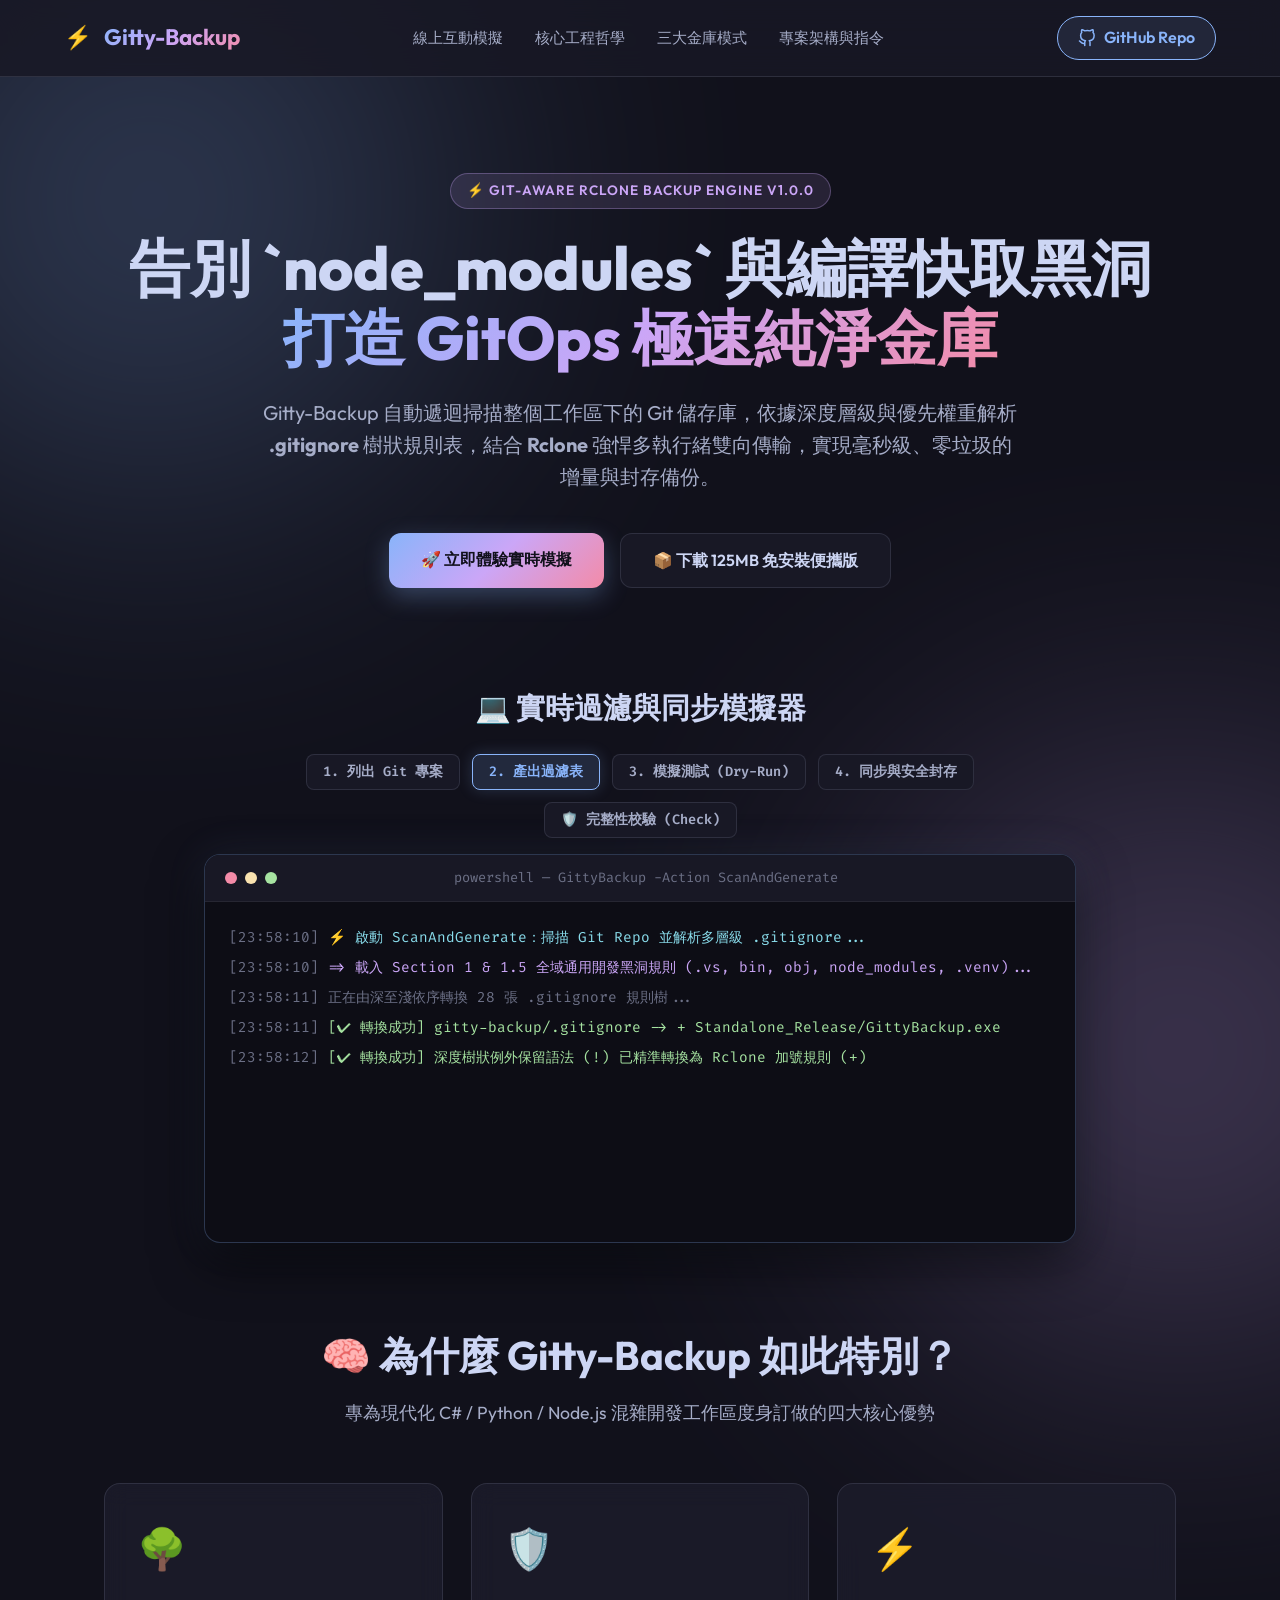
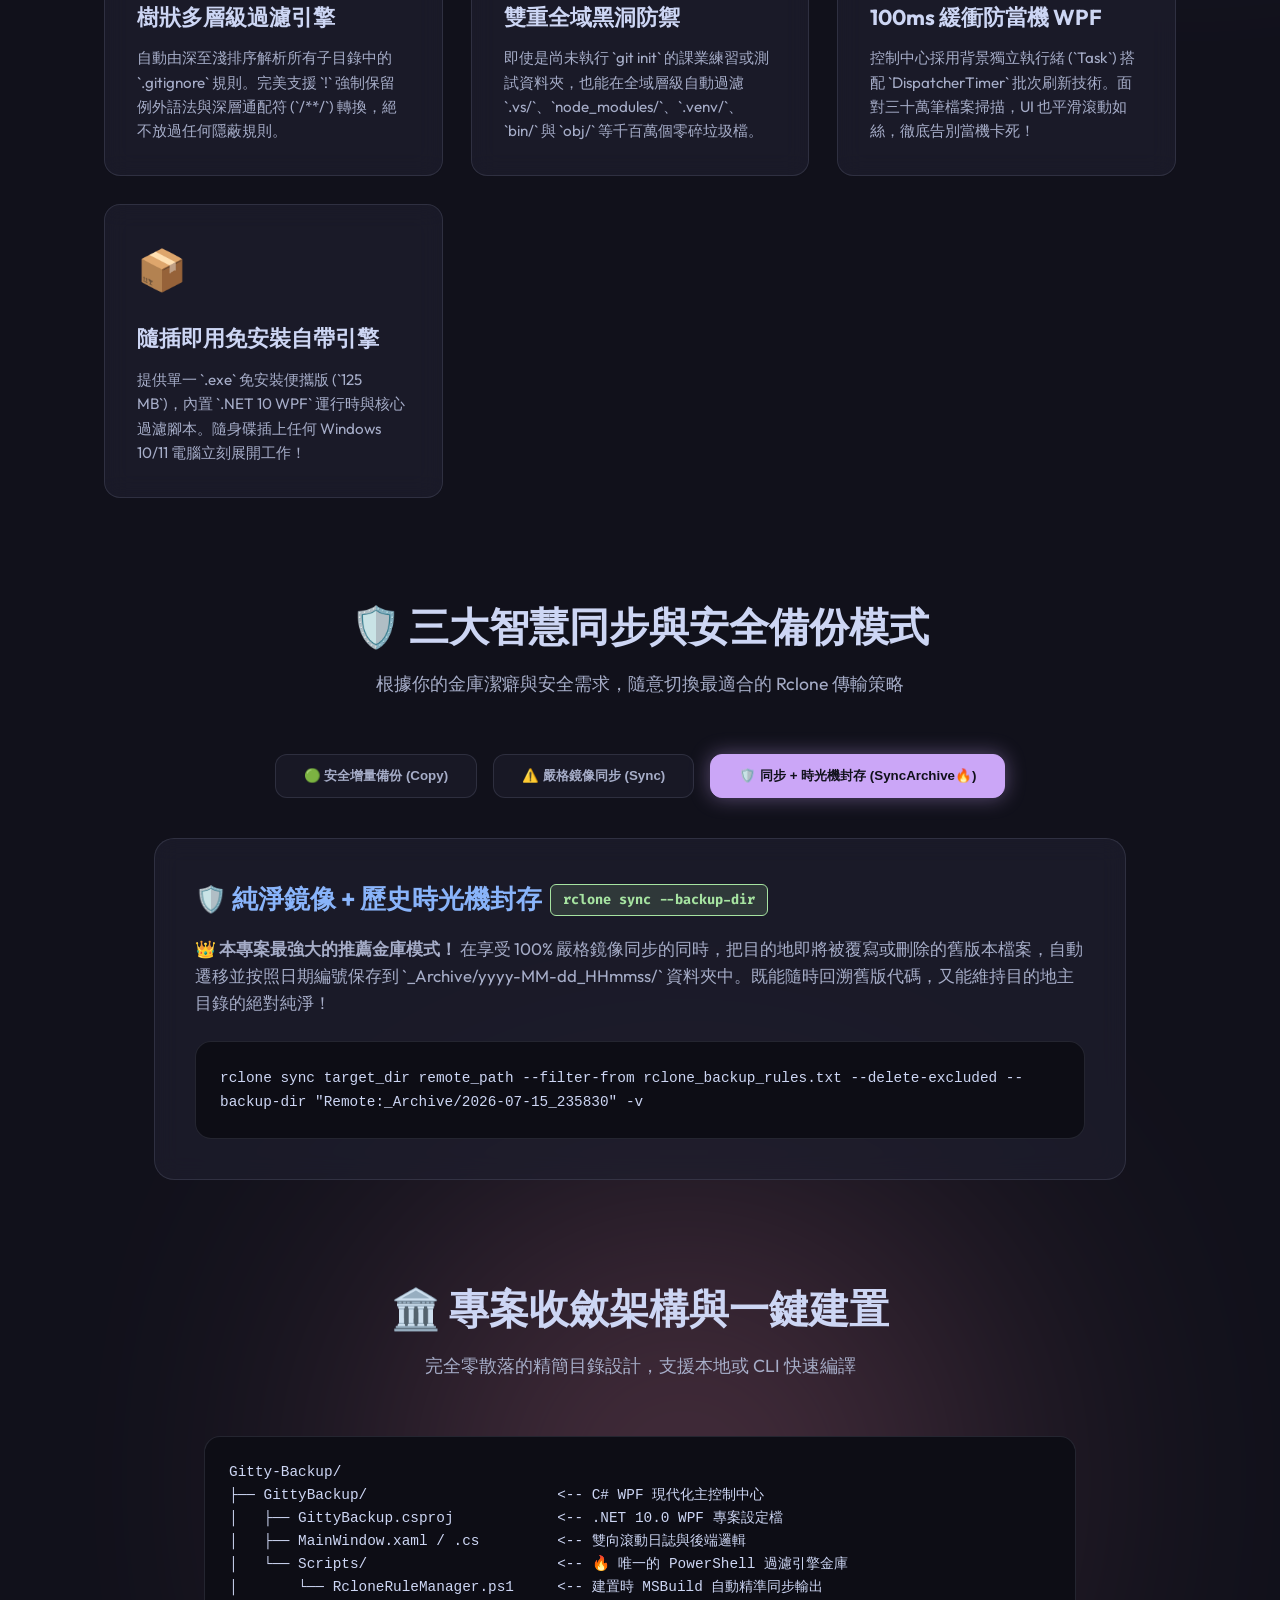
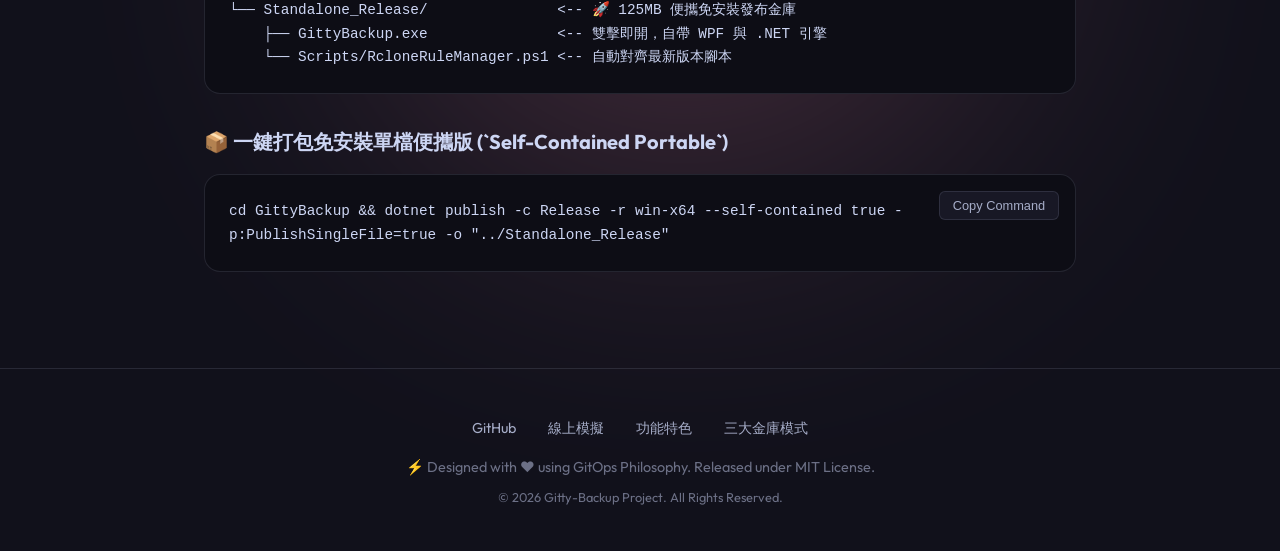
==== docs/index.html @ f1a09ac5 "Feat: 建立絕美 Cyber-Dark Glassmorphism 互動式 GitHub Pages 官方展示網站 (包含實時過濾模擬器與模式切換)" ====
<!DOCTYPE html>
<html lang="zh-TW">
<head>
  <meta charset="UTF-8">
  <meta name="viewport" content="width=device-width, initial-scale=1.0">
  <title>⚡ Gitty-Backup —— 智能 Git 過濾與 Rclone 備份助理</title>
  <meta name="description" content="結合 GitOps 哲學與 .gitignore 樹狀過濾的極速，打造零垃圾、零漏網的 Rclone 增量備份金庫">
  <!-- Google Fonts -->
  <link rel="preconnect" href="https://fonts.googleapis.com">
  <link rel="preconnect" href="https://fonts.gstatic.com" crossorigin>
  <link href="https://fonts.googleapis.com/css2?family=Fira+Code:wght@400;500;600&family=Outfit:wght@400;500;600;700;800&family=Inter:wght@400;500;600&display=swap" rel="stylesheet">
  <!-- Custom CSS -->
  <link rel="stylesheet" href="style.css">
</head>
<body>

  <!-- Ambient Glows -->
  <div class="bg-glow glow-top-left"></div>
  <div class="bg-glow glow-top-right"></div>
  <div class="bg-glow glow-bottom"></div>

  <!-- Navigation Bar -->
  <nav class="navbar">
    <a href="#" class="nav-brand">
      ⚡ <span>Gitty-Backup</span>
    </a>
    <ul class="nav-links">
      <li><a href="#demo">線上互動模擬</a></li>
      <li><a href="#features">核心工程哲學</a></li>
      <li><a href="#modes">三大金庫模式</a></li>
      <li><a href="#architecture">專案架構與指令</a></li>
    </ul>
    <a href="https://github.com/achawang" target="_blank" class="btn-github">
      <svg width="18" height="18" viewBox="0 0 24 24" fill="none" stroke="currentColor" stroke-width="2" stroke-linecap="round" stroke-linejoin="round"><path d="M9 19c-5 1.5-5-2.5-7-3m14 6v-3.87a3.37 3.37 0 0 0-.94-2.61c3.14-.35 6.44-1.54 6.44-7A5.44 5.44 0 0 0 20 4.77 5.07 5.07 0 0 0 19.91 1S18.73.65 16 2.48a13.38 13.38 0 0 0-7 0C6.27.65 5.09 1 5.09 1A5.07 5.07 0 0 0 5 4.77a5.44 5.44 0 0 0-1.5 3.78c0 5.42 3.3 6.61 6.44 7A3.37 3.37 0 0 0 9 18.13V22"></path></svg>
      GitHub Repo
    </a>
  </nav>

  <!-- Hero Section -->
  <header class="hero">
    <div class="hero-badge">⚡ Git-Aware Rclone Backup Engine v1.0.0</div>
    <h1>
      告別 `node_modules` 與編譯快取黑洞<br>
      <span class="gradient-text">打造 GitOps 極速純淨金庫</span>
    </h1>
    <p>
      Gitty-Backup 自動遞迴掃描整個工作區下的 Git 儲存庫，依據深度層級與優先權重解析 <b>.gitignore</b> 樹狀規則表，結合 <b>Rclone</b> 強悍多執行緒雙向傳輸，實現毫秒級、零垃圾的增量與封存備份。
    </p>
    <div class="hero-actions">
      <a href="#demo" class="btn-primary">🚀 立即體驗實時模擬</a>
      <a href="#architecture" class="btn-secondary">📦 下載 125MB 免安裝便攜版</a>
    </div>
  </header>

  <!-- Interactive Terminal Section -->
  <section id="demo" class="terminal-section">
    <h2 class="terminal-header-title">💻 實時過濾與同步模擬器</h2>
    <div class="terminal-controls">
      <button class="term-btn" data-action="ListRepos">1. 列出 Git 專案</button>
      <button class="term-btn active" data-action="ScanAndGenerate">2. 產出過濾表</button>
      <button class="term-btn" data-action="DryRun">3. 模擬測試 (Dry-Run)</button>
      <button class="term-btn" data-action="SyncArchive">4. 同步與安全封存</button>
      <button class="term-btn" data-action="Check">🛡️ 完整性校驗 (Check)</button>
    </div>
    <div class="terminal-window">
      <div class="terminal-topbar">
        <div class="terminal-dots">
          <div class="dot dot-red"></div>
          <div class="dot dot-yellow"></div>
          <div class="dot dot-green"></div>
        </div>
        <div class="terminal-title">powershell — GittyBackup -Action <span id="termActionDisplay">ScanAndGenerate</span></div>
        <div style="width: 40px;"></div>
      </div>
      <div id="terminalBody" class="terminal-body">
        <!-- JS injected interactive logs -->
      </div>
    </div>
  </section>

  <!-- Features Grid -->
  <section id="features" class="features-section">
    <div class="section-header">
      <h2>🧠 為什麼 Gitty-Backup 如此特別？</h2>
      <p>專為現代化 C# / Python / Node.js 混雜開發工作區度身訂做的四大核心優勢</p>
    </div>
    <div class="features-grid">
      <div class="feature-card">
        <div class="feature-icon">🌳</div>
        <h3>樹狀多層級過濾引擎</h3>
        <p>自動由深至淺排序解析所有子目錄中的 `.gitignore` 規則。完美支援 `!` 強制保留例外語法與深層通配符 (`/**/`) 轉換，絕不放過任何隱蔽規則。</p>
      </div>
      <div class="feature-card">
        <div class="feature-icon">🛡️</div>
        <h3>雙重全域黑洞防禦</h3>
        <p>即使是尚未執行 `git init` 的課業練習或測試資料夾，也能在全域層級自動過濾 `.vs/`、`node_modules/`、`.venv/`、`bin/` 與 `obj/` 等千百萬個零碎垃圾檔。</p>
      </div>
      <div class="feature-card">
        <div class="feature-icon">⚡</div>
        <h3>100ms 緩衝防當機 WPF</h3>
        <p>控制中心採用背景獨立執行緒 (`Task`) 搭配 `DispatcherTimer` 批次刷新技術。面對三十萬筆檔案掃描，UI 也平滑滾動如絲，徹底告別當機卡死！</p>
      </div>
      <div class="feature-card">
        <div class="feature-icon">📦</div>
        <h3>隨插即用免安裝自帶引擎</h3>
        <p>提供單一 `.exe` 免安裝便攜版 (`125 MB`)，內置 `.NET 10 WPF` 運行時與核心過濾腳本。隨身碟插上任何 Windows 10/11 電腦立刻展開工作！</p>
      </div>
    </div>
  </section>

  <!-- Sync Modes Section -->
  <section id="modes" class="modes-section">
    <div class="section-header">
      <h2>🛡️ 三大智慧同步與安全備份模式</h2>
      <p>根據你的金庫潔癖與安全需求，隨意切換最適合的 Rclone 傳輸策略</p>
    </div>
    <div class="modes-tabs">
      <button class="mode-tab" data-tab="paneCopy">🟢 安全增量備份 (Copy)</button>
      <button class="mode-tab" data-tab="paneSync">⚠️ 嚴格鏡像同步 (Sync)</button>
      <button class="mode-tab active" data-tab="paneSyncArchive">🛡️ 同步 + 時光機封存 (SyncArchive🔥)</button>
    </div>
    <div class="mode-content-card">
      <div id="paneCopy" class="mode-pane">
        <h3>🟢 增量複製模式 <span class="mode-tag">rclone copy</span></h3>
        <p><b>最保守與放心的安全模式！</b> 只會將來源端新增或有修改的檔案複製到目的地硬碟。如果目的地原本就存在某些舊檔案，即使你在來源端把它刪除了，目的地硬碟也<b>絕對不會刪除任何舊檔</b>。</p>
        <div class="code-box" style="margin-top: 1rem;">
          <code>rclone copy target_dir remote_path --filter-from rclone_backup_rules.txt -v --stats 2s</code>
        </div>
      </div>
      <div id="paneSync" class="mode-pane">
        <h3>⚠️ 嚴格鏡像模式 <span class="mode-tag">rclone sync --delete-excluded</span></h3>
        <p><b>極致潔癖與強迫症專屬！</b> 確保目的地硬碟與你現在過濾後的專案結構 100% 鏡像吻合。如果你刪除了檔案，或新加入了 `.gitignore` 規則（如排除 `.vs`），目的地硬碟裡對應的舊檔案也將被乾脆清除！</p>
        <div class="code-box" style="margin-top: 1rem;">
          <code>rclone sync target_dir remote_path --filter-from rclone_backup_rules.txt --delete-excluded -v</code>
        </div>
      </div>
      <div id="paneSyncArchive" class="mode-pane active">
        <h3>🛡️ 純淨鏡像 + 歷史時光機封存 <span class="mode-tag">rclone sync --backup-dir</span></h3>
        <p><b>👑 本專案最強大的推薦金庫模式！</b> 在享受 100% 嚴格鏡像同步的同時，把目的地即將被覆寫或刪除的舊版本檔案，自動遷移並按照日期編號保存到 `_Archive/yyyy-MM-dd_HHmmss/` 資料夾中。既能隨時回溯舊版代碼，又能維持目的地主目錄的絕對純淨！</p>
        <div class="code-box" style="margin-top: 1rem;">
          <code>rclone sync target_dir remote_path --filter-from rclone_backup_rules.txt --delete-excluded --backup-dir "Remote:_Archive/2026-07-15_235830" -v</code>
        </div>
      </div>
    </div>
  </section>

  <!-- Architecture & Build Section -->
  <section id="architecture" class="code-section">
    <div class="section-header">
      <h2>🏛️ 專案收斂架構與一鍵建置</h2>
      <p>完全零散落的精簡目錄設計，支援本地或 CLI 快速編譯</p>
    </div>
    <div class="code-box" style="margin-bottom: 2rem;">
      <pre style="color: #cdd6f4;">
Gitty-Backup/
├── GittyBackup/                      &lt;-- C# WPF 現代化主控制中心
│   ├── GittyBackup.csproj            &lt;-- .NET 10.0 WPF 專案設定檔
│   ├── MainWindow.xaml / .cs         &lt;-- 雙向滾動日誌與後端邏輯
│   └── Scripts/                      &lt;-- 🔥 唯一的 PowerShell 過濾引擎金庫
│       └── RcloneRuleManager.ps1     &lt;-- 建置時 MSBuild 自動精準同步輸出
└── Standalone_Release/               &lt;-- 🚀 125MB 便攜免安裝發布金庫
    ├── GittyBackup.exe               &lt;-- 雙擊即開，自帶 WPF 與 .NET 引擎
    └── Scripts/RcloneRuleManager.ps1 &lt;-- 自動對齊最新版本腳本</pre>
    </div>

    <h3 style="margin-bottom: 1rem; font-size: 1.25rem;">📦 一鍵打包免安裝單檔便攜版 (`Self-Contained Portable`)</h3>
    <div class="code-box">
      <button class="copy-btn" data-copy="codePublish">Copy Command</button>
      <code id="codePublish">cd GittyBackup && dotnet publish -c Release -r win-x64 --self-contained true -p:PublishSingleFile=true -o "../Standalone_Release"</code>
    </div>
  </section>

  <!-- Footer -->
  <footer class="footer">
    <div class="footer-links">
      <a href="https://github.com/achawang" target="_blank">GitHub</a>
      <a href="#demo">線上模擬</a>
      <a href="#features">功能特色</a>
      <a href="#modes">三大金庫模式</a>
    </div>
    <p>⚡ Designed with ❤️ using GitOps Philosophy. Released under MIT License.</p>
    <p style="margin-top: 0.5rem; font-size: 0.8rem;">© 2026 Gitty-Backup Project. All Rights Reserved.</p>
  </footer>

  <!-- Custom JS -->
  <script src="app.js"></script>
</body>
</html>
---- docs/style.css ----
/* ==========================================================================
   Gitty-Backup GitHub Pages Showcase - Cyber-Dark Glassmorphism Design System
   ========================================================================== */

:root {
  --bg-main: #11111b;
  --bg-surface: #181825;
  --bg-card: rgba(30, 30, 46, 0.7);
  --bg-glass: rgba(24, 24, 37, 0.85);
  --border-color: rgba(205, 214, 244, 0.12);
  --border-highlight: rgba(137, 180, 250, 0.4);
  
  --text-primary: #cdd6f4;
  --text-secondary: #a6adc8;
  --text-muted: #6c7086;
  
  --accent-blue: #89b4fa;
  --accent-purple: #cba6f7;
  --accent-cyan: #89dceb;
  --accent-green: #a6e3a1;
  --accent-yellow: #f9e2af;
  --accent-red: #f38ba8;
  
  --gradient-main: linear-gradient(135deg, #89b4fa 0%, #cba6f7 50%, #f38ba8 100%);
  --gradient-card: linear-gradient(180deg, rgba(49, 50, 68, 0.5) 0%, rgba(24, 24, 37, 0.8) 100%);
  --shadow-glow: 0 0 30px rgba(137, 180, 250, 0.15);
  --shadow-card: 0 10px 30px rgba(0, 0, 0, 0.4);
  
  --font-main: 'Outfit', 'Inter', -apple-system, BlinkMacSystemFont, 'Segoe UI', Roboto, sans-serif;
  --font-code: 'Fira Code', 'Consolas', 'Courier New', monospace;
}

* {
  box-sizing: border-box;
  margin: 0;
  padding: 0;
}

body {
  background-color: var(--bg-main);
  color: var(--text-primary);
  font-family: var(--font-main);
  line-height: 1.6;
  overflow-x: hidden;
  position: relative;
}

/* Background Ambient Glows */
.bg-glow {
  position: absolute;
  width: 600px;
  height: 600px;
  border-radius: 50%;
  filter: blur(140px);
  z-index: -1;
  opacity: 0.25;
  pointer-events: none;
}

.glow-top-left {
  top: -100px;
  left: -150px;
  background: var(--accent-blue);
}

.glow-top-right {
  top: 20%;
  right: -200px;
  background: var(--accent-purple);
}

.glow-bottom {
  bottom: 10%;
  left: 30%;
  background: var(--accent-red);
}

/* Navbar */
.navbar {
  position: sticky;
  top: 0;
  z-index: 1000;
  background: var(--bg-glass);
  backdrop-filter: blur(16px);
  -webkit-backdrop-filter: blur(16px);
  border-bottom: 1px solid var(--border-color);
  padding: 1rem 5%;
  display: flex;
  justify-content: space-between;
  align-items: center;
}

.nav-brand {
  display: flex;
  align-items: center;
  gap: 0.75rem;
  font-size: 1.4rem;
  font-weight: 700;
  color: var(--text-primary);
  text-decoration: none;
}

.nav-brand span {
  background: var(--gradient-main);
  -webkit-background-clip: text;
  -webkit-text-fill-color: transparent;
}

.nav-links {
  display: flex;
  gap: 2rem;
  list-style: none;
  align-items: center;
}

.nav-links a {
  color: var(--text-secondary);
  text-decoration: none;
  font-weight: 500;
  font-size: 0.95rem;
  transition: color 0.25s ease;
}

.nav-links a:hover {
  color: var(--accent-blue);
}

.btn-github {
  background: rgba(137, 180, 250, 0.1);
  border: 1px solid var(--accent-blue);
  color: var(--accent-blue);
  padding: 0.5rem 1.25rem;
  border-radius: 99px;
  font-weight: 600;
  text-decoration: none;
  transition: all 0.3s ease;
  display: flex;
  align-items: center;
  gap: 0.5rem;
}

.btn-github:hover {
  background: var(--accent-blue);
  color: var(--bg-main);
  box-shadow: 0 0 20px rgba(137, 180, 250, 0.4);
}

/* Hero Section */
.hero {
  padding: 6rem 5% 4rem;
  max-width: 1200px;
  margin: 0 auto;
  text-align: center;
}

.hero-badge {
  display: inline-flex;
  align-items: center;
  gap: 0.5rem;
  background: rgba(203, 166, 247, 0.12);
  border: 1px solid rgba(203, 166, 247, 0.3);
  color: var(--accent-purple);
  padding: 0.4rem 1rem;
  border-radius: 99px;
  font-size: 0.85rem;
  font-weight: 600;
  margin-bottom: 1.5rem;
  text-transform: uppercase;
  letter-spacing: 1px;
}

.hero h1 {
  font-size: 3.8rem;
  font-weight: 800;
  line-height: 1.15;
  margin-bottom: 1.5rem;
}

.hero h1 .gradient-text {
  background: var(--gradient-main);
  -webkit-background-clip: text;
  -webkit-text-fill-color: transparent;
}

.hero p {
  font-size: 1.25rem;
  color: var(--text-secondary);
  max-width: 760px;
  margin: 0 auto 2.5rem;
}

.hero-actions {
  display: flex;
  gap: 1rem;
  justify-content: center;
  flex-wrap: wrap;
}

.btn-primary {
  background: var(--gradient-main);
  color: #11111b;
  font-weight: 700;
  padding: 0.85rem 2rem;
  border-radius: 12px;
  text-decoration: none;
  transition: transform 0.25s ease, box-shadow 0.25s ease;
  border: none;
  cursor: pointer;
  box-shadow: 0 8px 25px rgba(137, 180, 250, 0.3);
}

.btn-primary:hover {
  transform: translateY(-3px);
  box-shadow: 0 12px 30px rgba(137, 180, 250, 0.5);
}

.btn-secondary {
  background: var(--bg-surface);
  color: var(--text-primary);
  border: 1px solid var(--border-color);
  font-weight: 600;
  padding: 0.85rem 2rem;
  border-radius: 12px;
  text-decoration: none;
  transition: all 0.25s ease;
}

.btn-secondary:hover {
  border-color: var(--accent-purple);
  background: rgba(203, 166, 247, 0.08);
}

/* Interactive Terminal Section */
.terminal-section {
  max-width: 1000px;
  margin: 2rem auto 5rem;
  padding: 0 5%;
}

.terminal-header-title {
  text-align: center;
  font-size: 1.8rem;
  font-weight: 700;
  margin-bottom: 1.5rem;
  color: var(--text-primary);
}

.terminal-controls {
  display: flex;
  gap: 0.75rem;
  justify-content: center;
  flex-wrap: wrap;
  margin-bottom: 1rem;
}

.term-btn {
  background: var(--bg-surface);
  border: 1px solid var(--border-color);
  color: var(--text-secondary);
  padding: 0.5rem 1rem;
  border-radius: 8px;
  font-family: var(--font-code);
  font-size: 0.85rem;
  font-weight: 600;
  cursor: pointer;
  transition: all 0.2s ease;
}

.term-btn:hover, .term-btn.active {
  background: rgba(137, 180, 250, 0.15);
  border-color: var(--accent-blue);
  color: var(--accent-blue);
  box-shadow: 0 0 15px rgba(137, 180, 250, 0.2);
}

.terminal-window {
  background: #0d0d15;
  border: 1px solid rgba(137, 180, 250, 0.25);
  border-radius: 16px;
  overflow: hidden;
  box-shadow: 0 20px 50px rgba(0, 0, 0, 0.6), 0 0 40px rgba(137, 180, 250, 0.1);
}

.terminal-topbar {
  background: #181825;
  padding: 0.75rem 1.25rem;
  display: flex;
  align-items: center;
  justify-content: space-between;
  border-bottom: 1px solid rgba(255, 255, 255, 0.06);
}

.terminal-dots {
  display: flex;
  gap: 8px;
}

.dot {
  width: 12px;
  height: 12px;
  border-radius: 50%;
}

.dot-red { background: #f38ba8; }
.dot-yellow { background: #f9e2af; }
.dot-green { background: #a6e3a1; }

.terminal-title {
  font-family: var(--font-code);
  font-size: 0.85rem;
  color: var(--text-muted);
}

.terminal-body {
  padding: 1.5rem;
  font-family: var(--font-code);
  font-size: 0.9rem;
  height: 340px;
  overflow-y: auto;
  line-height: 1.7;
  color: #a6e3a1;
}

.term-line {
  margin-bottom: 0.35rem;
  opacity: 0;
  animation: fadeIn 0.3s forwards;
}

.log-time { color: var(--text-muted); }
.log-cyan { color: var(--accent-cyan); }
.log-yellow { color: var(--accent-yellow); }
.log-green { color: var(--accent-green); }
.log-purple { color: var(--accent-purple); }
.log-red { color: var(--accent-red); }

@keyframes fadeIn {
  to { opacity: 1; }
}

/* Features Grid */
.features-section {
  max-width: 1200px;
  margin: 4rem auto;
  padding: 0 5%;
}

.section-header {
  text-align: center;
  margin-bottom: 3.5rem;
}

.section-header h2 {
  font-size: 2.5rem;
  font-weight: 700;
  margin-bottom: 0.75rem;
}

.section-header p {
  color: var(--text-secondary);
  font-size: 1.1rem;
}

.features-grid {
  display: grid;
  grid-template-columns: repeat(auto-fit, minmax(280px, 1fr));
  gap: 1.75rem;
}

.feature-card {
  background: var(--bg-card);
  border: 1px solid var(--border-color);
  padding: 2rem;
  border-radius: 16px;
  backdrop-filter: blur(12px);
  transition: all 0.3s ease;
  position: relative;
  overflow: hidden;
}

.feature-card::before {
  content: '';
  position: absolute;
  top: 0;
  left: 0;
  width: 100%;
  height: 3px;
  background: var(--gradient-main);
  opacity: 0;
  transition: opacity 0.3s ease;
}

.feature-card:hover {
  transform: translateY(-6px);
  border-color: var(--border-highlight);
  box-shadow: var(--shadow-glow);
}

.feature-card:hover::before {
  opacity: 1;
}

.feature-icon {
  font-size: 2.5rem;
  margin-bottom: 1.25rem;
  display: inline-block;
}

.feature-card h3 {
  font-size: 1.35rem;
  font-weight: 700;
  margin-bottom: 0.75rem;
  color: var(--text-primary);
}

.feature-card p {
  color: var(--text-secondary);
  font-size: 0.95rem;
  line-height: 1.6;
}

/* Sync Modes Comparison */
.modes-section {
  max-width: 1100px;
  margin: 6rem auto;
  padding: 0 5%;
}

.modes-tabs {
  display: flex;
  justify-content: center;
  gap: 1rem;
  margin-bottom: 2.5rem;
  flex-wrap: wrap;
}

.mode-tab {
  background: var(--bg-surface);
  border: 1px solid var(--border-color);
  color: var(--text-secondary);
  padding: 0.75rem 1.75rem;
  border-radius: 12px;
  font-weight: 600;
  cursor: pointer;
  transition: all 0.25s ease;
}

.mode-tab.active, .mode-tab:hover {
  background: var(--accent-purple);
  color: #11111b;
  border-color: var(--accent-purple);
  box-shadow: 0 0 20px rgba(203, 166, 247, 0.4);
}

.mode-content-card {
  background: var(--bg-card);
  border: 1px solid var(--border-color);
  border-radius: 20px;
  padding: 2.5rem;
  backdrop-filter: blur(12px);
  min-height: 220px;
}

.mode-pane {
  display: none;
}

.mode-pane.active {
  display: block;
  animation: fadeIn 0.4s ease;
}

.mode-pane h3 {
  font-size: 1.6rem;
  margin-bottom: 1rem;
  color: var(--accent-blue);
  display: flex;
  align-items: center;
  gap: 0.5rem;
}

.mode-pane p {
  font-size: 1.05rem;
  color: var(--text-secondary);
  margin-bottom: 1.5rem;
}

.mode-tag {
  display: inline-block;
  background: rgba(166, 227, 161, 0.15);
  color: var(--accent-green);
  border: 1px solid var(--accent-green);
  padding: 0.25rem 0.75rem;
  border-radius: 6px;
  font-family: var(--font-code);
  font-size: 0.85rem;
  margin-right: 0.5rem;
}

/* Architecture & Commands */
.code-section {
  max-width: 1000px;
  margin: 5rem auto;
  padding: 0 5%;
}

.code-box {
  background: #0d0d15;
  border: 1px solid var(--border-color);
  border-radius: 16px;
  padding: 1.5rem;
  font-family: var(--font-code);
  font-size: 0.9rem;
  overflow-x: auto;
  position: relative;
}

.copy-btn {
  position: absolute;
  top: 1rem;
  right: 1rem;
  background: var(--bg-surface);
  border: 1px solid var(--border-color);
  color: var(--text-secondary);
  padding: 0.4rem 0.8rem;
  border-radius: 6px;
  font-size: 0.8rem;
  cursor: pointer;
  transition: all 0.2s ease;
}

.copy-btn:hover {
  background: var(--accent-blue);
  color: #11111b;
}

/* Footer */
.footer {
  border-top: 1px solid var(--border-color);
  padding: 3rem 5%;
  text-align: center;
  color: var(--text-muted);
  font-size: 0.9rem;
  margin-top: 6rem;
}

.footer-links {
  display: flex;
  justify-content: center;
  gap: 2rem;
  margin-bottom: 1rem;
}

.footer-links a {
  color: var(--text-secondary);
  text-decoration: none;
  transition: color 0.2s ease;
}

.footer-links a:hover {
  color: var(--accent-blue);
}

/* Responsive */
@media (max-width: 768px) {
  .hero h1 { font-size: 2.5rem; }
  .nav-links { display: none; }
  .terminal-body { height: 280px; font-size: 0.8rem; }
}
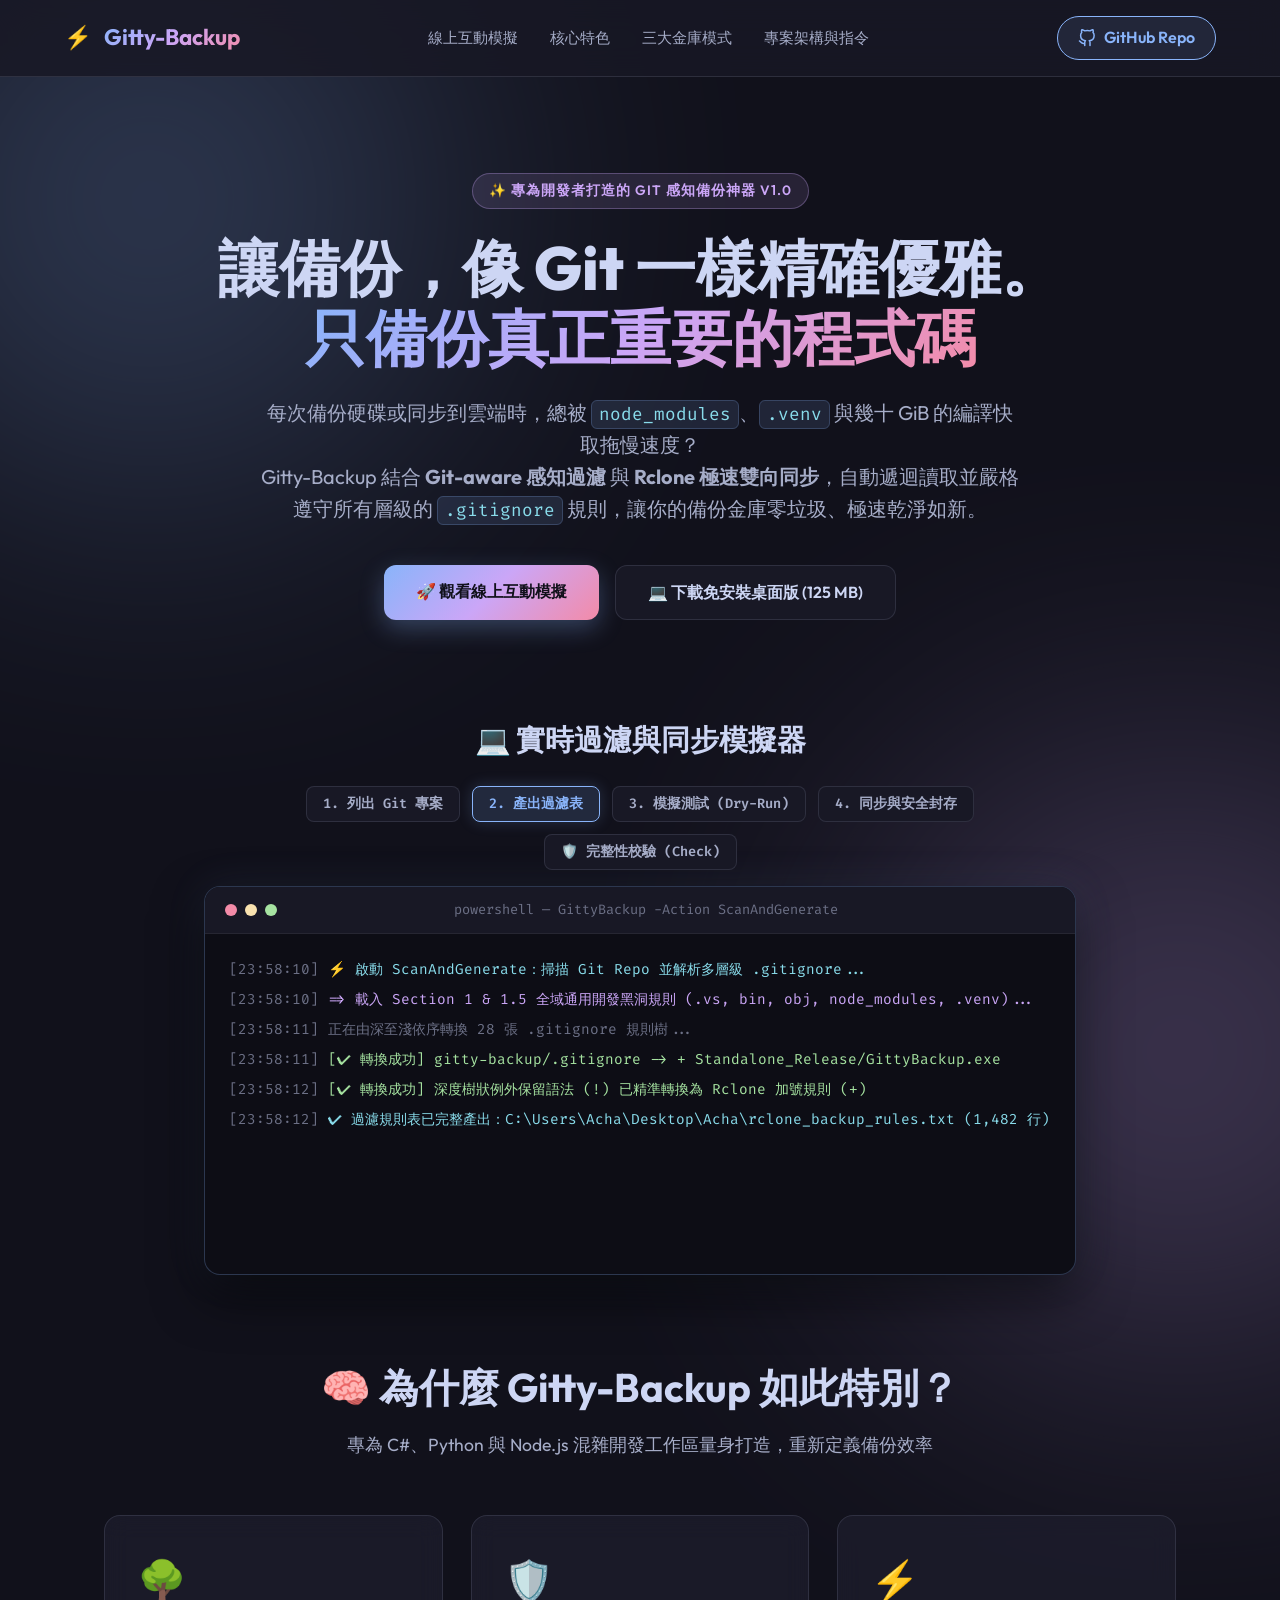
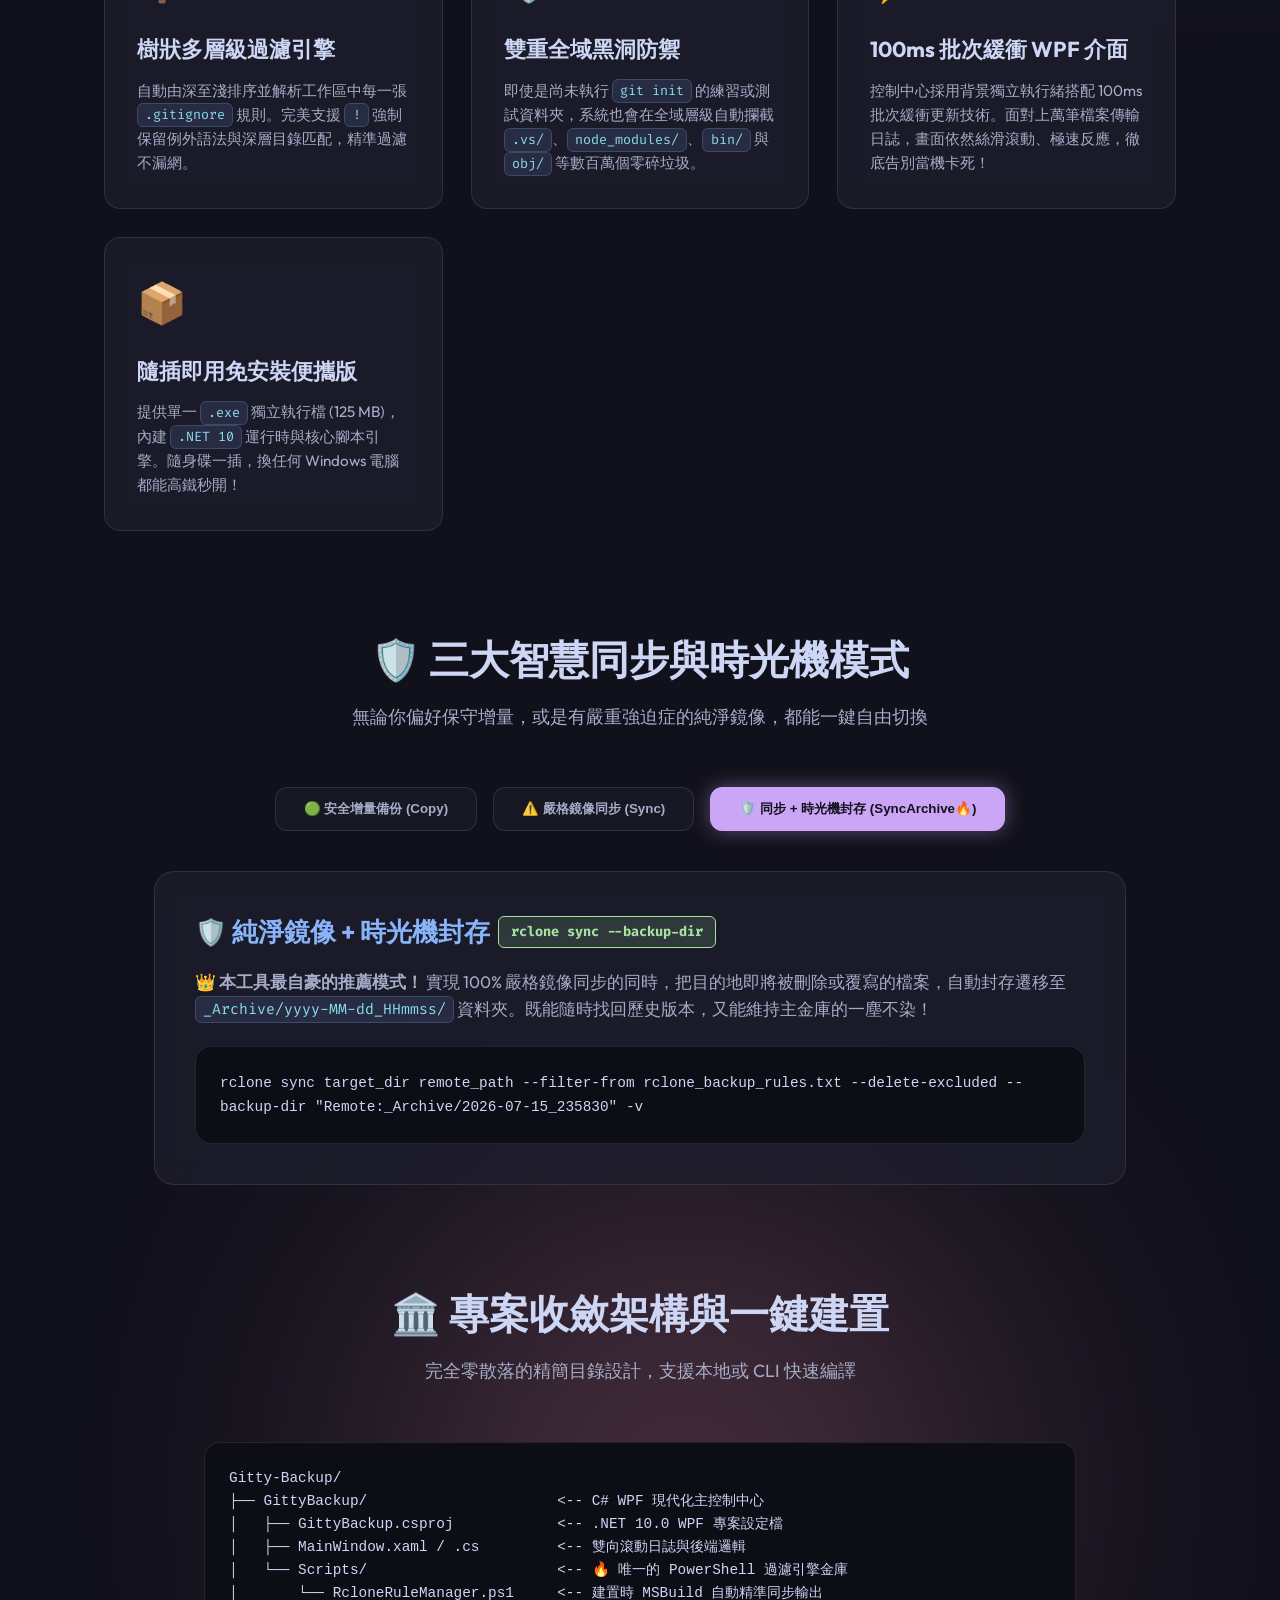
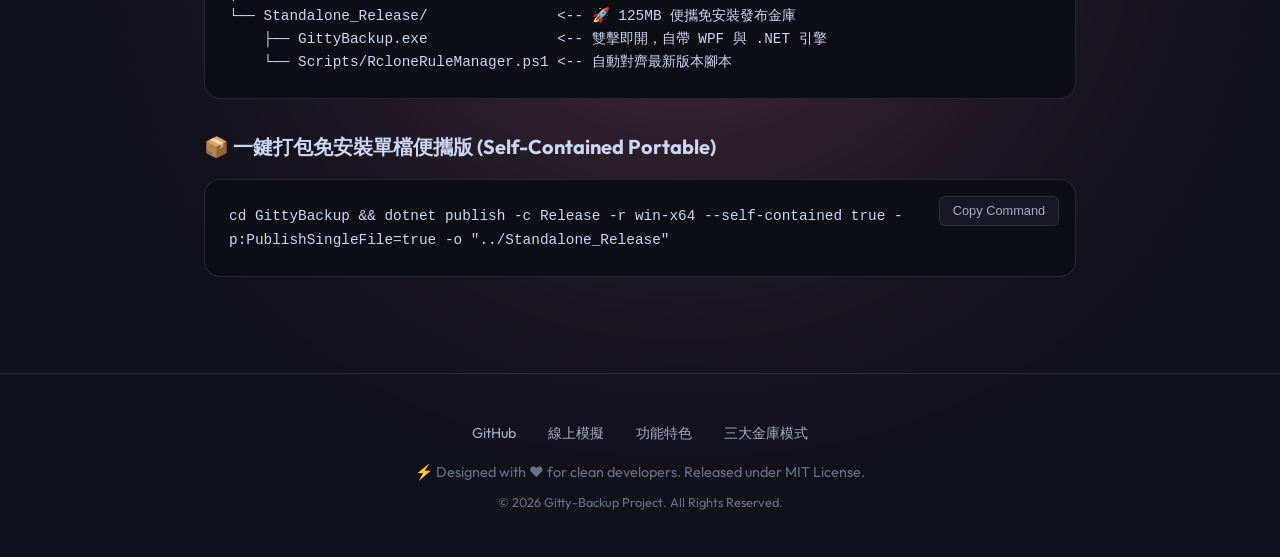
==== commit b6934381: "Refactor: 全面優化官方網站與 README 宣傳文案，移除生硬術語與反斜點，改為極簡優雅開發者語感" ====
--- a/docs/index.html
+++ b/docs/index.html
@@ -3,8 +3,8 @@
 <head>
   <meta charset="UTF-8">
   <meta name="viewport" content="width=device-width, initial-scale=1.0">
-  <title>⚡ Gitty-Backup —— 智能 Git 過濾與 Rclone 備份助理</title>
-  <meta name="description" content="結合 GitOps 哲學與 .gitignore 樹狀過濾的極速，打造零垃圾、零漏網的 Rclone 增量備份金庫">
+  <title>⚡ Gitty-Backup —— 讓備份像 Git 一樣精確優雅</title>
+  <meta name="description" content="自動讀取 .gitignore 的智能 Rclone 備份助理。告別編譯快取黑洞，只備份真正重要的程式碼！">
   <!-- Google Fonts -->
   <link rel="preconnect" href="https://fonts.googleapis.com">
   <link rel="preconnect" href="https://fonts.gstatic.com" crossorigin>
@@ -26,7 +26,7 @@
     </a>
     <ul class="nav-links">
       <li><a href="#demo">線上互動模擬</a></li>
-      <li><a href="#features">核心工程哲學</a></li>
+      <li><a href="#features">核心特色</a></li>
       <li><a href="#modes">三大金庫模式</a></li>
       <li><a href="#architecture">專案架構與指令</a></li>
     </ul>
@@ -38,17 +38,18 @@
 
   <!-- Hero Section -->
   <header class="hero">
-    <div class="hero-badge">⚡ Git-Aware Rclone Backup Engine v1.0.0</div>
+    <div class="hero-badge">✨ 專為開發者打造的 Git 感知備份神器 v1.0</div>
     <h1>
-      告別 `node_modules` 與編譯快取黑洞<br>
-      <span class="gradient-text">打造 GitOps 極速純淨金庫</span>
+      讓備份，像 Git 一樣精確優雅。<br>
+      <span class="gradient-text">只備份真正重要的程式碼</span>
     </h1>
     <p>
-      Gitty-Backup 自動遞迴掃描整個工作區下的 Git 儲存庫，依據深度層級與優先權重解析 <b>.gitignore</b> 樹狀規則表，結合 <b>Rclone</b> 強悍多執行緒雙向傳輸，實現毫秒級、零垃圾的增量與封存備份。
+      每次備份硬碟或同步到雲端時，總被 <code>node_modules</code>、<code>.venv</code> 與幾十 GiB 的編譯快取拖慢速度？<br>
+      Gitty-Backup 結合 <b>Git-aware 感知過濾</b> 與 <b>Rclone 極速雙向同步</b>，自動遞迴讀取並嚴格遵守所有層級的 <code>.gitignore</code> 規則，讓你的備份金庫零垃圾、極速乾淨如新。
     </p>
     <div class="hero-actions">
-      <a href="#demo" class="btn-primary">🚀 立即體驗實時模擬</a>
-      <a href="#architecture" class="btn-secondary">📦 下載 125MB 免安裝便攜版</a>
+      <a href="#demo" class="btn-primary">🚀 觀看線上互動模擬</a>
+      <a href="#architecture" class="btn-secondary">💻 下載免安裝桌面版 (125 MB)</a>
     </div>
   </header>
 
@@ -82,28 +83,28 @@
   <section id="features" class="features-section">
     <div class="section-header">
       <h2>🧠 為什麼 Gitty-Backup 如此特別？</h2>
-      <p>專為現代化 C# / Python / Node.js 混雜開發工作區度身訂做的四大核心優勢</p>
+      <p>專為 C#、Python 與 Node.js 混雜開發工作區量身打造，重新定義備份效率</p>
     </div>
     <div class="features-grid">
       <div class="feature-card">
         <div class="feature-icon">🌳</div>
         <h3>樹狀多層級過濾引擎</h3>
-        <p>自動由深至淺排序解析所有子目錄中的 `.gitignore` 規則。完美支援 `!` 強制保留例外語法與深層通配符 (`/**/`) 轉換，絕不放過任何隱蔽規則。</p>
+        <p>自動由深至淺排序並解析工作區中每一張 <code>.gitignore</code> 規則。完美支援 <code>!</code> 強制保留例外語法與深層目錄匹配，精準過濾不漏網。</p>
       </div>
       <div class="feature-card">
         <div class="feature-icon">🛡️</div>
         <h3>雙重全域黑洞防禦</h3>
-        <p>即使是尚未執行 `git init` 的課業練習或測試資料夾，也能在全域層級自動過濾 `.vs/`、`node_modules/`、`.venv/`、`bin/` 與 `obj/` 等千百萬個零碎垃圾檔。</p>
+        <p>即使是尚未執行 <code>git init</code> 的練習或測試資料夾，系統也會在全域層級自動攔截 <code>.vs/</code>、<code>node_modules/</code>、<code>bin/</code> 與 <code>obj/</code> 等數百萬個零碎垃圾。</p>
       </div>
       <div class="feature-card">
         <div class="feature-icon">⚡</div>
-        <h3>100ms 緩衝防當機 WPF</h3>
-        <p>控制中心採用背景獨立執行緒 (`Task`) 搭配 `DispatcherTimer` 批次刷新技術。面對三十萬筆檔案掃描，UI 也平滑滾動如絲，徹底告別當機卡死！</p>
+        <h3>100ms 批次緩衝 WPF 介面</h3>
+        <p>控制中心採用背景獨立執行緒搭配 100ms 批次緩衝更新技術。面對上萬筆檔案傳輸日誌，畫面依然絲滑滾動、極速反應，徹底告別當機卡死！</p>
       </div>
       <div class="feature-card">
         <div class="feature-icon">📦</div>
-        <h3>隨插即用免安裝自帶引擎</h3>
-        <p>提供單一 `.exe` 免安裝便攜版 (`125 MB`)，內置 `.NET 10 WPF` 運行時與核心過濾腳本。隨身碟插上任何 Windows 10/11 電腦立刻展開工作！</p>
+        <h3>隨插即用免安裝便攜版</h3>
+        <p>提供單一 <code>.exe</code> 獨立執行檔 (125 MB)，內建 <code>.NET 10</code> 運行時與核心腳本引擎。隨身碟一插，換任何 Windows 電腦都能高鐵秒開！</p>
       </div>
     </div>
   </section>
@@ -111,8 +112,8 @@
   <!-- Sync Modes Section -->
   <section id="modes" class="modes-section">
     <div class="section-header">
-      <h2>🛡️ 三大智慧同步與安全備份模式</h2>
-      <p>根據你的金庫潔癖與安全需求，隨意切換最適合的 Rclone 傳輸策略</p>
+      <h2>🛡️ 三大智慧同步與時光機模式</h2>
+      <p>無論你偏好保守增量，或是有嚴重強迫症的純淨鏡像，都能一鍵自由切換</p>
     </div>
     <div class="modes-tabs">
       <button class="mode-tab" data-tab="paneCopy">🟢 安全增量備份 (Copy)</button>
@@ -122,21 +123,21 @@
     <div class="mode-content-card">
       <div id="paneCopy" class="mode-pane">
         <h3>🟢 增量複製模式 <span class="mode-tag">rclone copy</span></h3>
-        <p><b>最保守與放心的安全模式！</b> 只會將來源端新增或有修改的檔案複製到目的地硬碟。如果目的地原本就存在某些舊檔案，即使你在來源端把它刪除了，目的地硬碟也<b>絕對不會刪除任何舊檔</b>。</p>
+        <p><b>最保守放心的安全策略。</b> 僅把新增或修改的原始碼複製到目的地硬碟。如果目的地早已存在舊版或多餘的檔案，系統<b>絕對不會主動刪除任何舊檔</b>。</p>
         <div class="code-box" style="margin-top: 1rem;">
           <code>rclone copy target_dir remote_path --filter-from rclone_backup_rules.txt -v --stats 2s</code>
         </div>
       </div>
       <div id="paneSync" class="mode-pane">
         <h3>⚠️ 嚴格鏡像模式 <span class="mode-tag">rclone sync --delete-excluded</span></h3>
-        <p><b>極致潔癖與強迫症專屬！</b> 確保目的地硬碟與你現在過濾後的專案結構 100% 鏡像吻合。如果你刪除了檔案，或新加入了 `.gitignore` 規則（如排除 `.vs`），目的地硬碟裡對應的舊檔案也將被乾脆清除！</p>
+        <p><b>極致潔癖與強迫症專屬。</b> 確保硬碟金庫與你當前的純淨原始碼 100% 鏡像吻合。若你在來源端刪除了檔案，或新加入了過濾規則，硬碟裡對應的舊檔也會立刻被清除！</p>
         <div class="code-box" style="margin-top: 1rem;">
           <code>rclone sync target_dir remote_path --filter-from rclone_backup_rules.txt --delete-excluded -v</code>
         </div>
       </div>
       <div id="paneSyncArchive" class="mode-pane active">
-        <h3>🛡️ 純淨鏡像 + 歷史時光機封存 <span class="mode-tag">rclone sync --backup-dir</span></h3>
-        <p><b>👑 本專案最強大的推薦金庫模式！</b> 在享受 100% 嚴格鏡像同步的同時，把目的地即將被覆寫或刪除的舊版本檔案，自動遷移並按照日期編號保存到 `_Archive/yyyy-MM-dd_HHmmss/` 資料夾中。既能隨時回溯舊版代碼，又能維持目的地主目錄的絕對純淨！</p>
+        <h3>🛡️ 純淨鏡像 + 時光機封存 <span class="mode-tag">rclone sync --backup-dir</span></h3>
+        <p><b>👑 本工具最自豪的推薦模式！</b> 實現 100% 嚴格鏡像同步的同時，把目的地即將被刪除或覆寫的檔案，自動封存遷移至 <code>_Archive/yyyy-MM-dd_HHmmss/</code> 資料夾。既能隨時找回歷史版本，又能維持主金庫的一塵不染！</p>
         <div class="code-box" style="margin-top: 1rem;">
           <code>rclone sync target_dir remote_path --filter-from rclone_backup_rules.txt --delete-excluded --backup-dir "Remote:_Archive/2026-07-15_235830" -v</code>
         </div>
@@ -163,7 +164,7 @@
     └── Scripts/RcloneRuleManager.ps1 &lt;-- 自動對齊最新版本腳本</pre>
     </div>
 
-    <h3 style="margin-bottom: 1rem; font-size: 1.25rem;">📦 一鍵打包免安裝單檔便攜版 (`Self-Contained Portable`)</h3>
+    <h3 style="margin-bottom: 1rem; font-size: 1.25rem;">📦 一鍵打包免安裝單檔便攜版 (Self-Contained Portable)</h3>
     <div class="code-box">
       <button class="copy-btn" data-copy="codePublish">Copy Command</button>
       <code id="codePublish">cd GittyBackup && dotnet publish -c Release -r win-x64 --self-contained true -p:PublishSingleFile=true -o "../Standalone_Release"</code>
@@ -178,7 +179,7 @@
       <a href="#features">功能特色</a>
       <a href="#modes">三大金庫模式</a>
     </div>
-    <p>⚡ Designed with ❤️ using GitOps Philosophy. Released under MIT License.</p>
+    <p>⚡ Designed with ❤️ for clean developers. Released under MIT License.</p>
     <p style="margin-top: 0.5rem; font-size: 0.8rem;">© 2026 Gitty-Backup Project. All Rights Reserved.</p>
   </footer>
 
--- a/docs/style.css
+++ b/docs/style.css
@@ -45,6 +45,17 @@
   position: relative;
 }
 
+/* Inline Code Chips inside Text */
+p code, h3 code, li code {
+  background: rgba(137, 180, 250, 0.12);
+  color: var(--accent-cyan);
+  padding: 0.15rem 0.45rem;
+  border-radius: 6px;
+  font-family: var(--font-code);
+  font-size: 0.88em;
+  border: 1px solid rgba(137, 180, 250, 0.22);
+}
+
 /* Background Ambient Glows */
 .bg-glow {
   position: absolute;
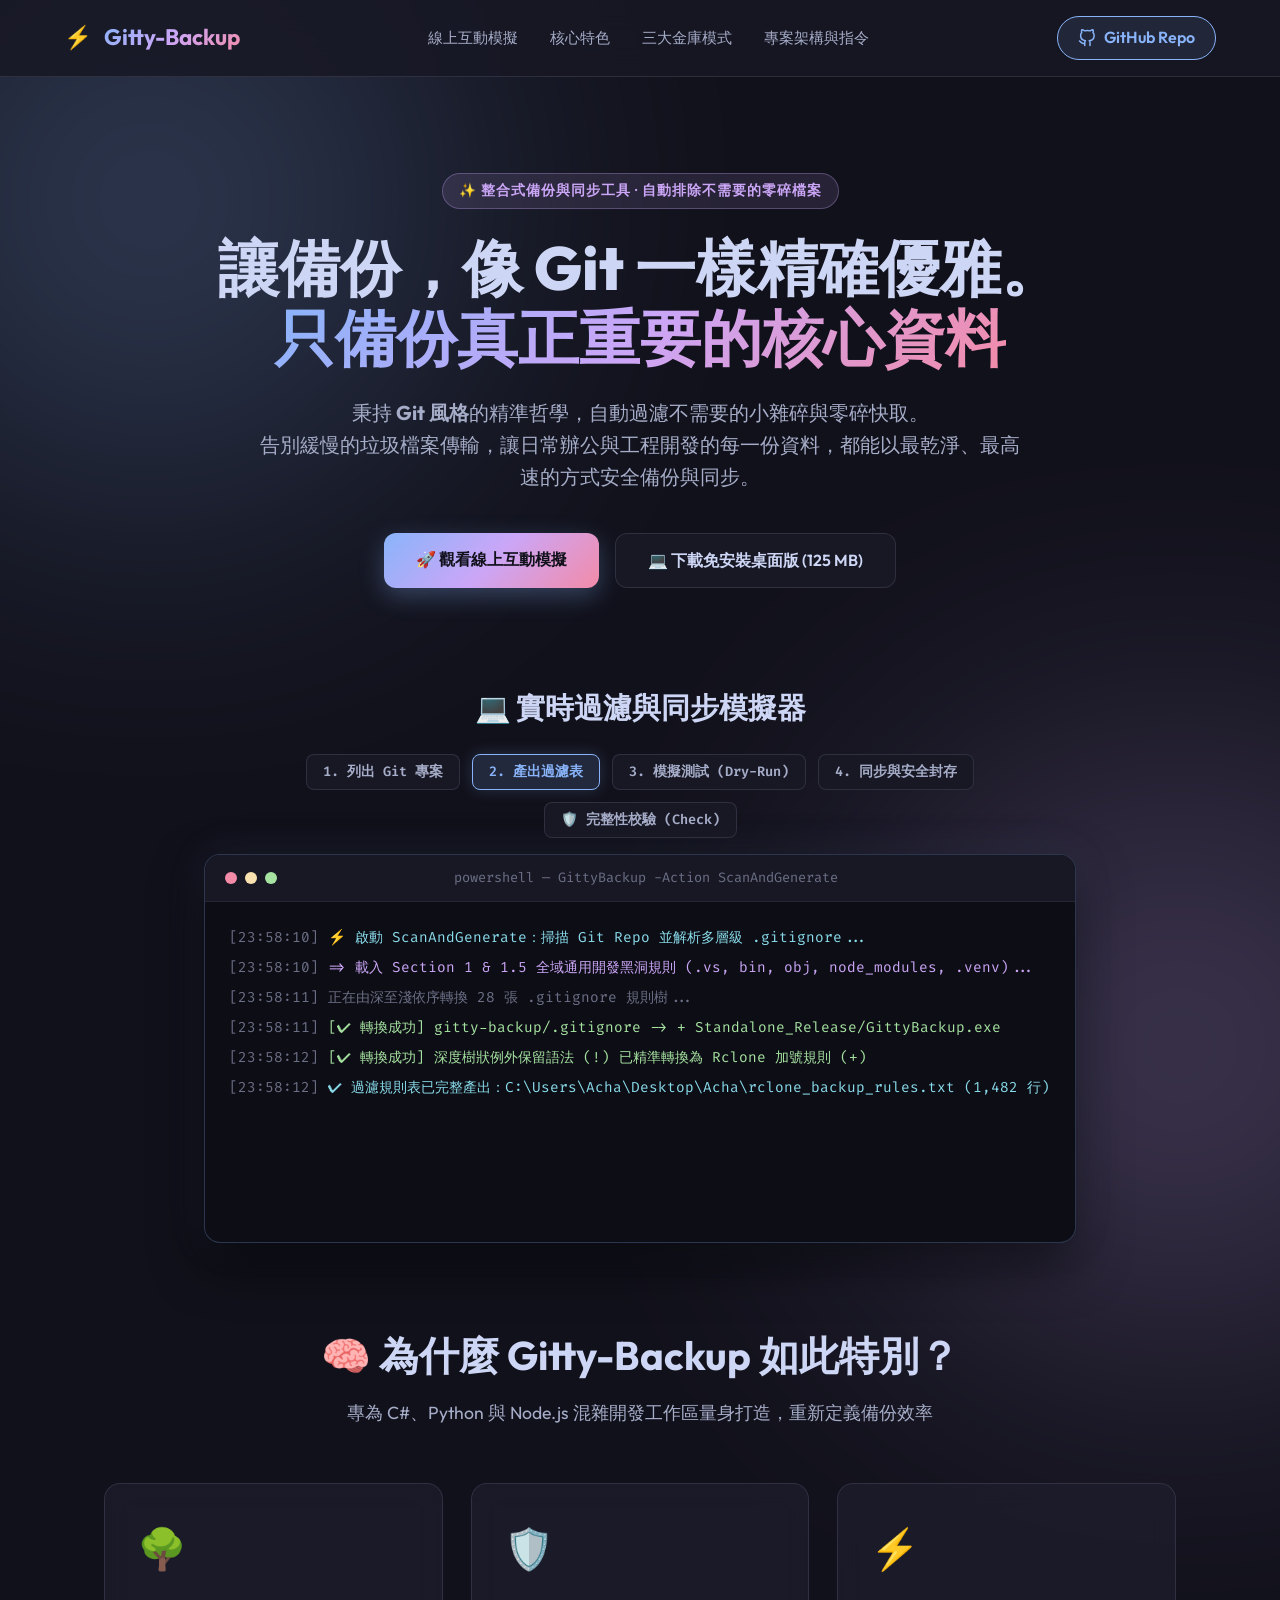
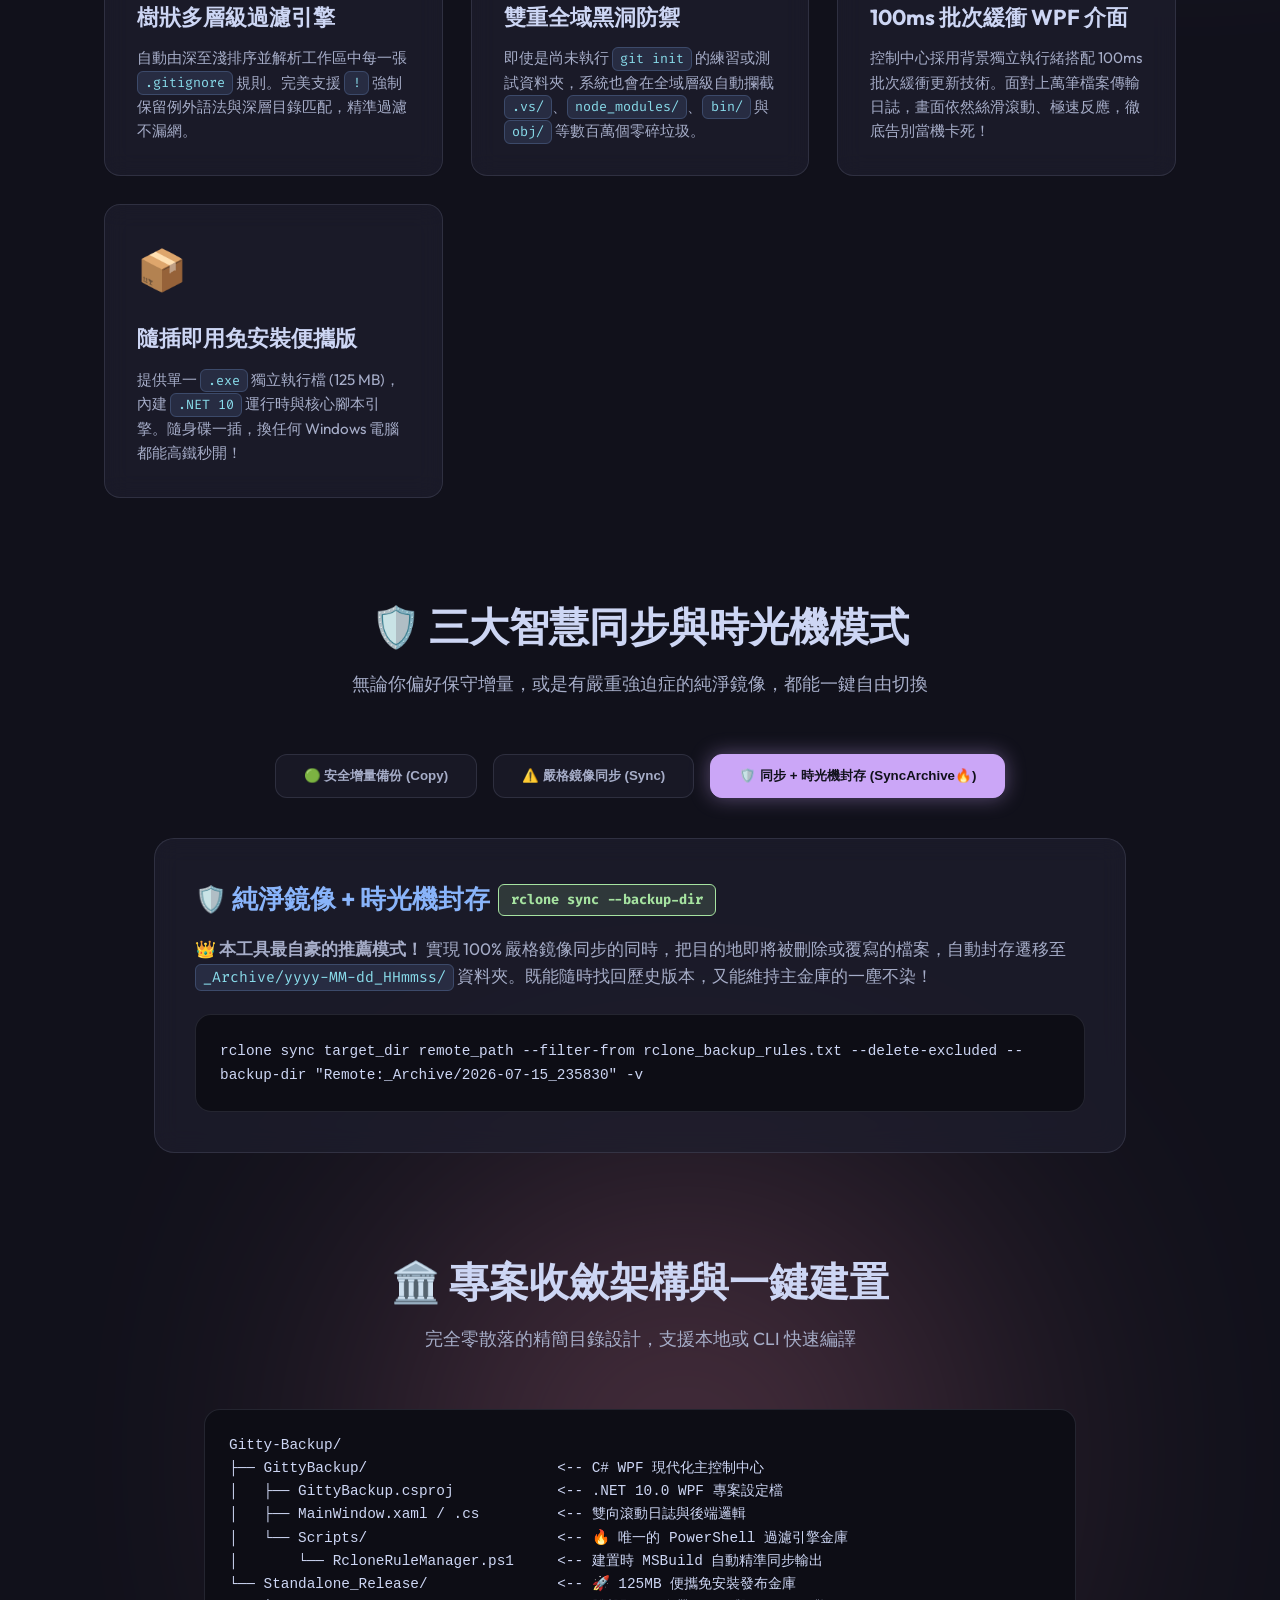
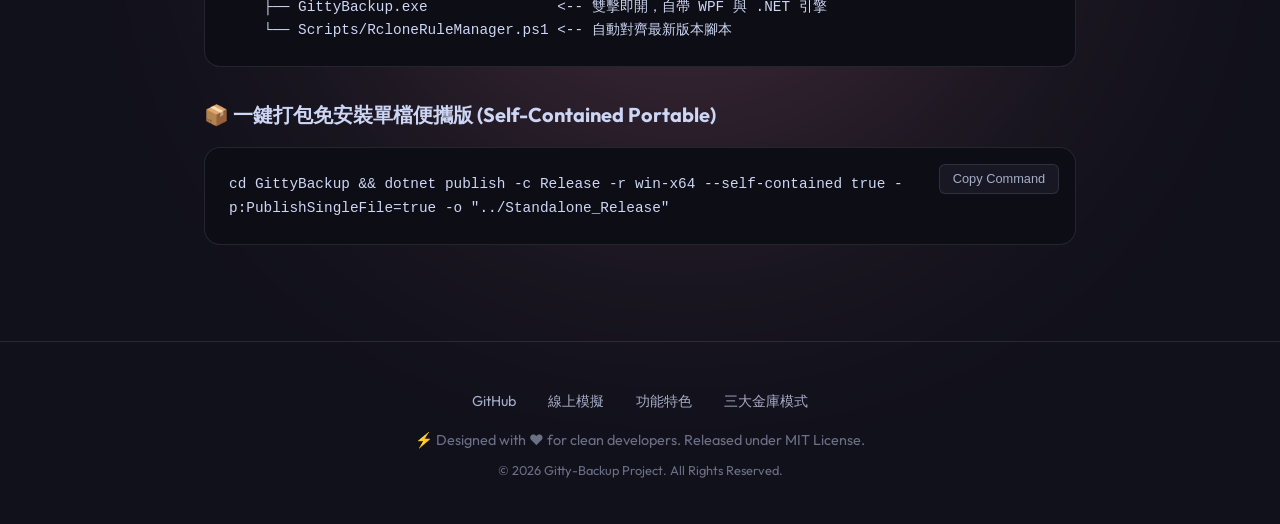
==== commit 5b91437e: "Docs: 採用最終精煉主打文案「讓備份，像 Git 一樣精確優雅」，完美兼顧日常大眾與程式開發者受眾" ====
--- a/docs/index.html
+++ b/docs/index.html
@@ -38,14 +38,14 @@
 
   <!-- Hero Section -->
   <header class="hero">
-    <div class="hero-badge">✨ 專為開發者打造的 Git 感知備份神器 v1.0</div>
+    <div class="hero-badge">✨ 整合式備份與同步工具 · 自動排除不需要的零碎檔案</div>
     <h1>
       讓備份，像 Git 一樣精確優雅。<br>
-      <span class="gradient-text">只備份真正重要的程式碼</span>
+      <span class="gradient-text">只備份真正重要的核心資料</span>
     </h1>
     <p>
-      每次備份硬碟或同步到雲端時，總被 <code>node_modules</code>、<code>.venv</code> 與幾十 GiB 的編譯快取拖慢速度？<br>
-      Gitty-Backup 結合 <b>Git-aware 感知過濾</b> 與 <b>Rclone 極速雙向同步</b>，自動遞迴讀取並嚴格遵守所有層級的 <code>.gitignore</code> 規則，讓你的備份金庫零垃圾、極速乾淨如新。
+      秉持 <b>Git 風格</b>的精準哲學，自動過濾不需要的小雜碎與零碎快取。<br>
+      告別緩慢的垃圾檔案傳輸，讓日常辦公與工程開發的每一份資料，都能以最乾淨、最高速的方式安全備份與同步。
     </p>
     <div class="hero-actions">
       <a href="#demo" class="btn-primary">🚀 觀看線上互動模擬</a>
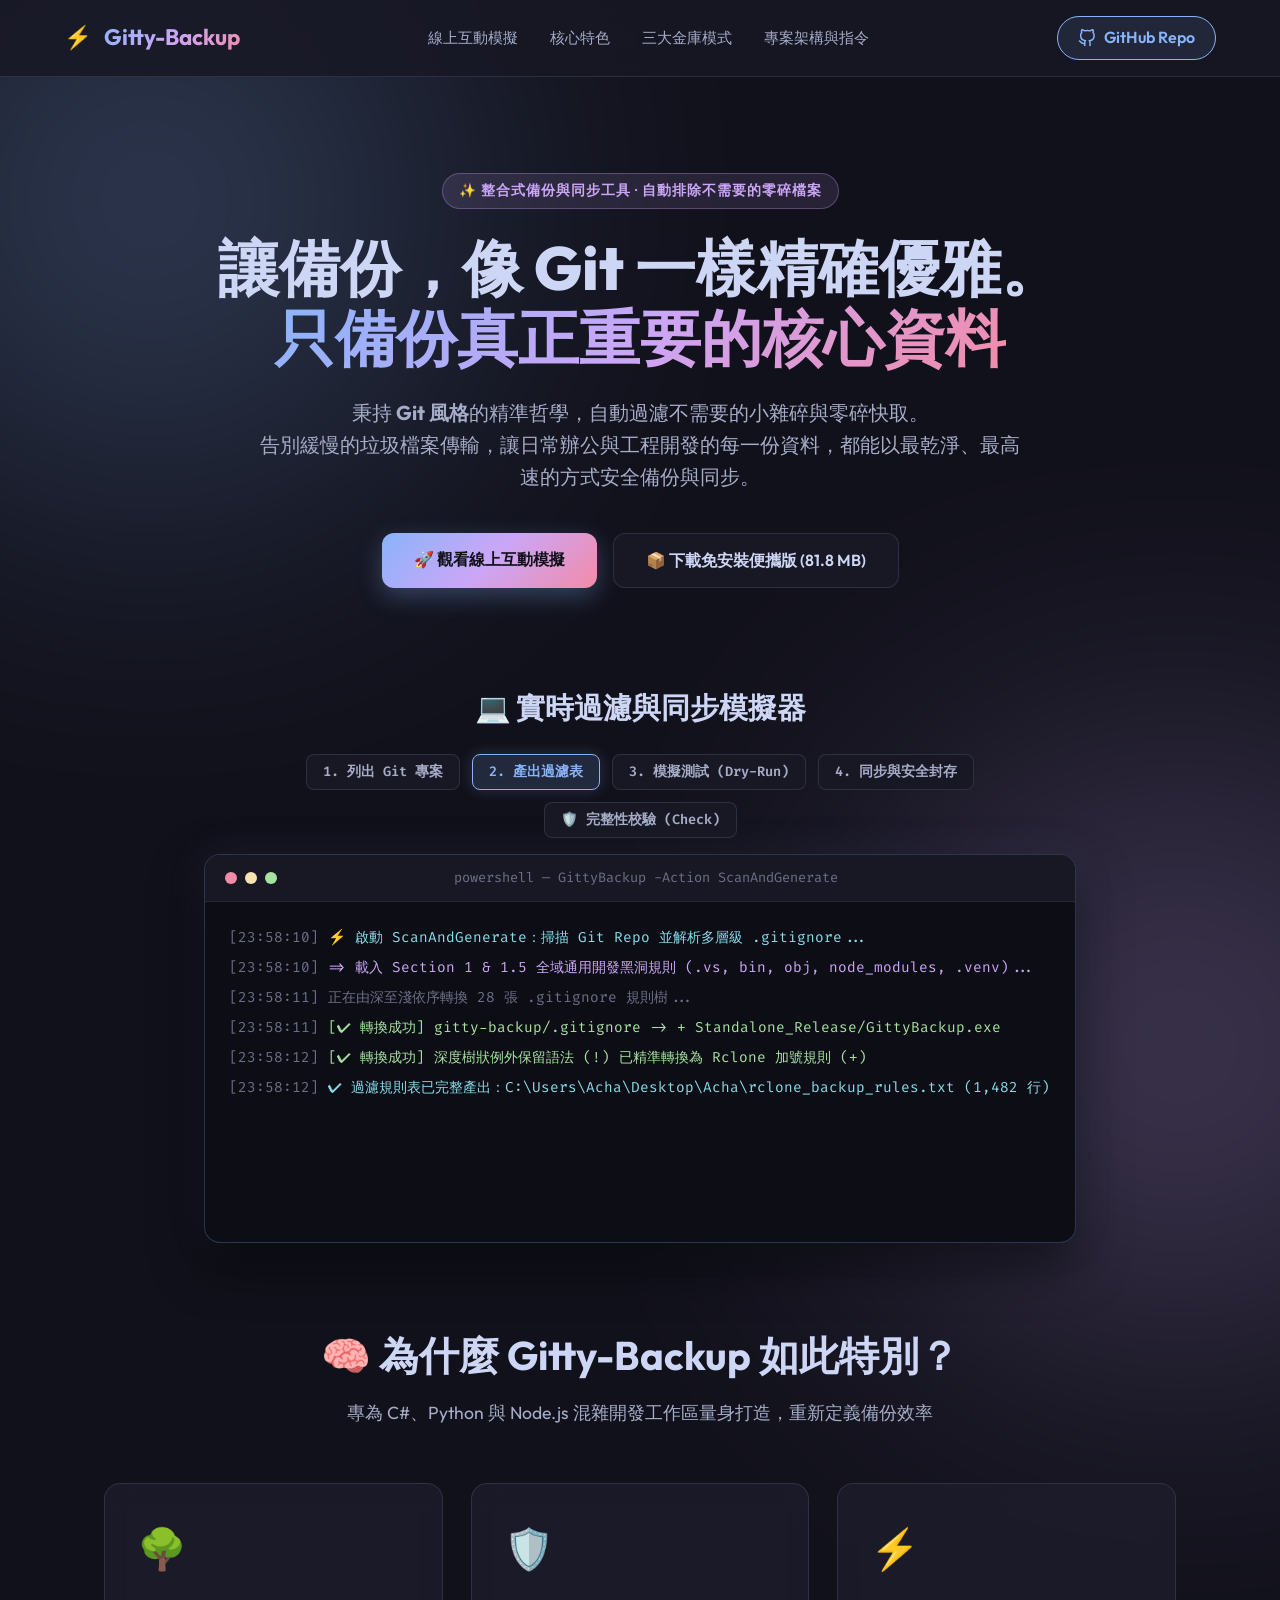
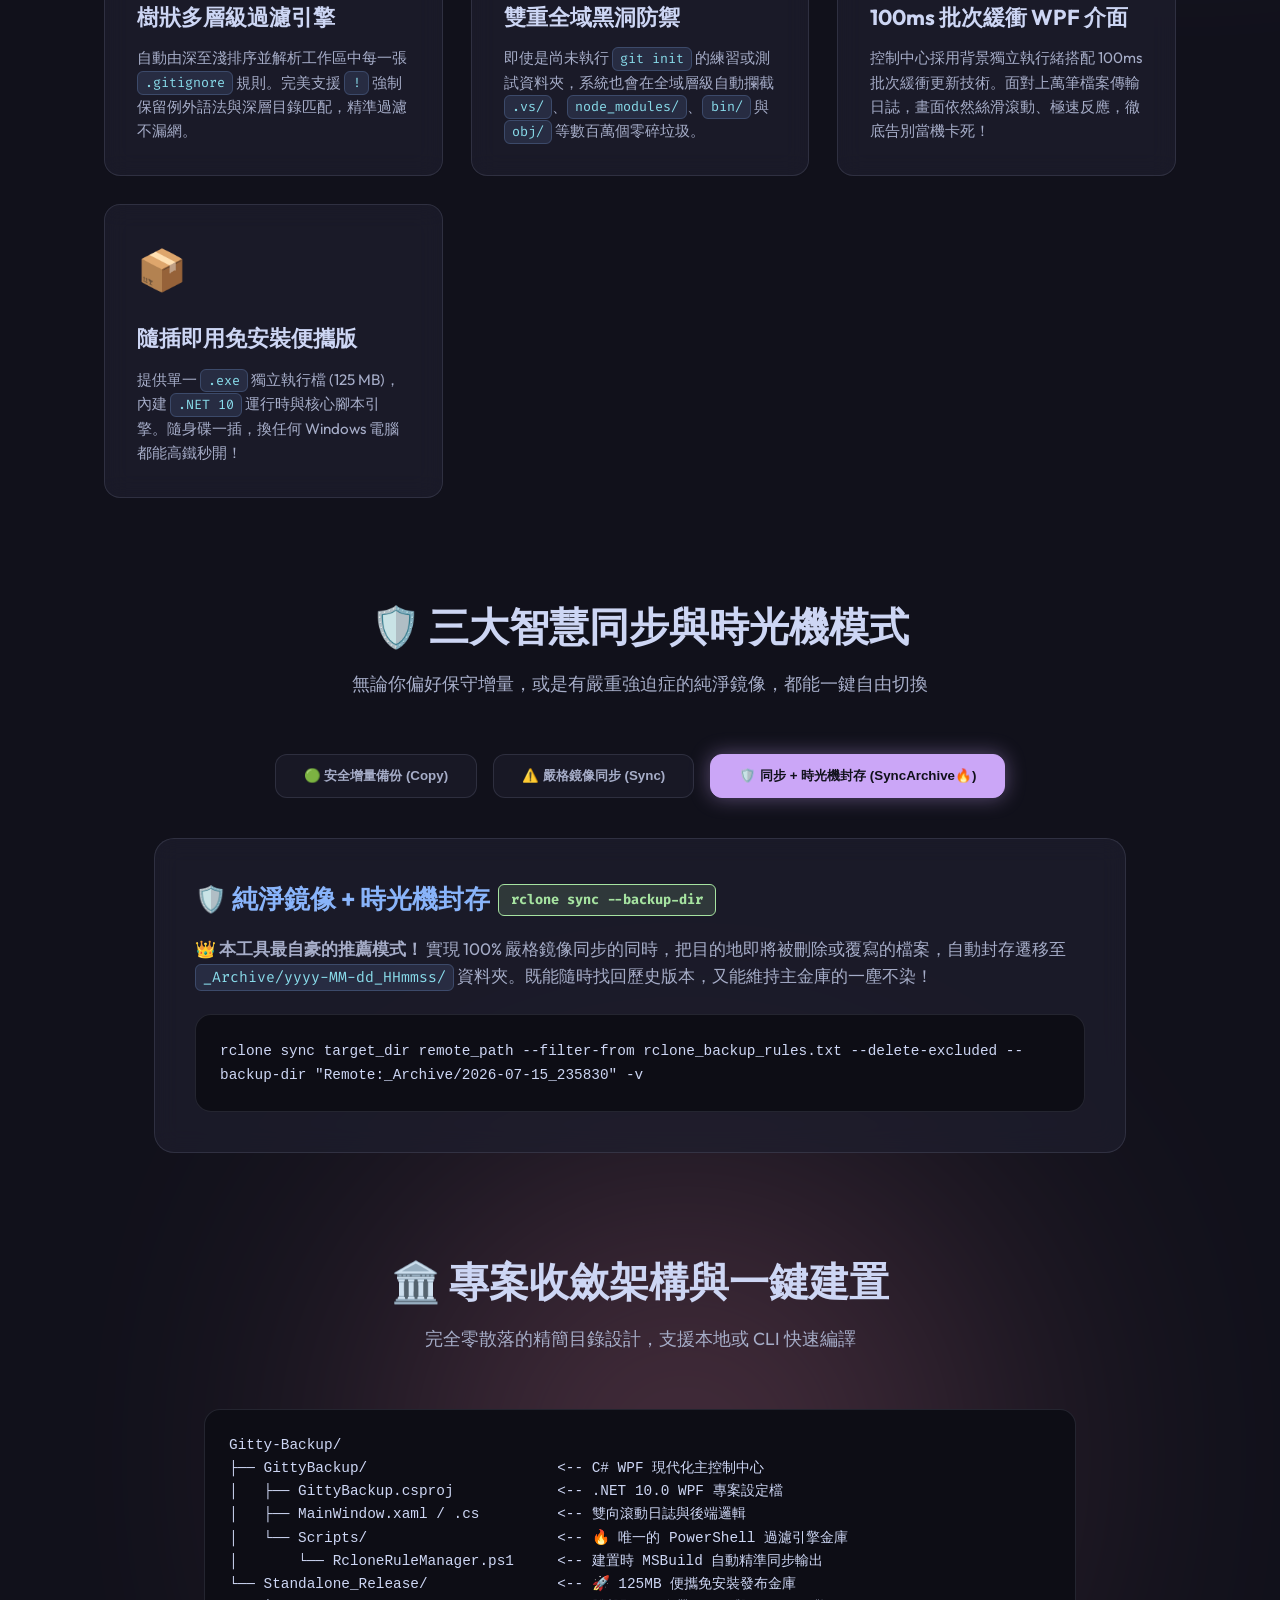
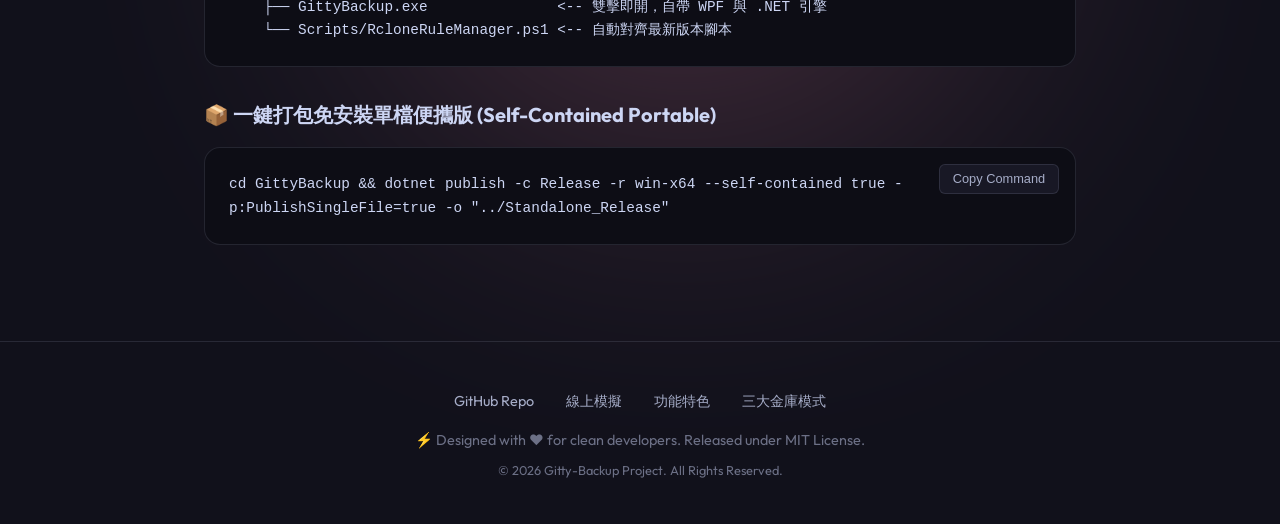
==== commit a46592a4: "UI: 更新官網下載按鈕直接指向 GitHub Release 最新版 (81.8 MB) 且導航欄指向 gitty-backup 倉庫" ====
--- a/docs/index.html
+++ b/docs/index.html
@@ -30,7 +30,7 @@
       <li><a href="#modes">三大金庫模式</a></li>
       <li><a href="#architecture">專案架構與指令</a></li>
     </ul>
-    <a href="https://github.com/achawang" target="_blank" class="btn-github">
+    <a href="https://github.com/AchaWang/gitty-backup" target="_blank" class="btn-github">
       <svg width="18" height="18" viewBox="0 0 24 24" fill="none" stroke="currentColor" stroke-width="2" stroke-linecap="round" stroke-linejoin="round"><path d="M9 19c-5 1.5-5-2.5-7-3m14 6v-3.87a3.37 3.37 0 0 0-.94-2.61c3.14-.35 6.44-1.54 6.44-7A5.44 5.44 0 0 0 20 4.77 5.07 5.07 0 0 0 19.91 1S18.73.65 16 2.48a13.38 13.38 0 0 0-7 0C6.27.65 5.09 1 5.09 1A5.07 5.07 0 0 0 5 4.77a5.44 5.44 0 0 0-1.5 3.78c0 5.42 3.3 6.61 6.44 7A3.37 3.37 0 0 0 9 18.13V22"></path></svg>
       GitHub Repo
     </a>
@@ -49,7 +49,7 @@
     </p>
     <div class="hero-actions">
       <a href="#demo" class="btn-primary">🚀 觀看線上互動模擬</a>
-      <a href="#architecture" class="btn-secondary">💻 下載免安裝桌面版 (125 MB)</a>
+      <a href="https://github.com/AchaWang/gitty-backup/releases/latest" target="_blank" class="btn-secondary">📦 下載免安裝便攜版 (81.8 MB)</a>
     </div>
   </header>
 
@@ -174,7 +174,7 @@
   <!-- Footer -->
   <footer class="footer">
     <div class="footer-links">
-      <a href="https://github.com/achawang" target="_blank">GitHub</a>
+      <a href="https://github.com/AchaWang/gitty-backup" target="_blank">GitHub Repo</a>
       <a href="#demo">線上模擬</a>
       <a href="#features">功能特色</a>
       <a href="#modes">三大金庫模式</a>
